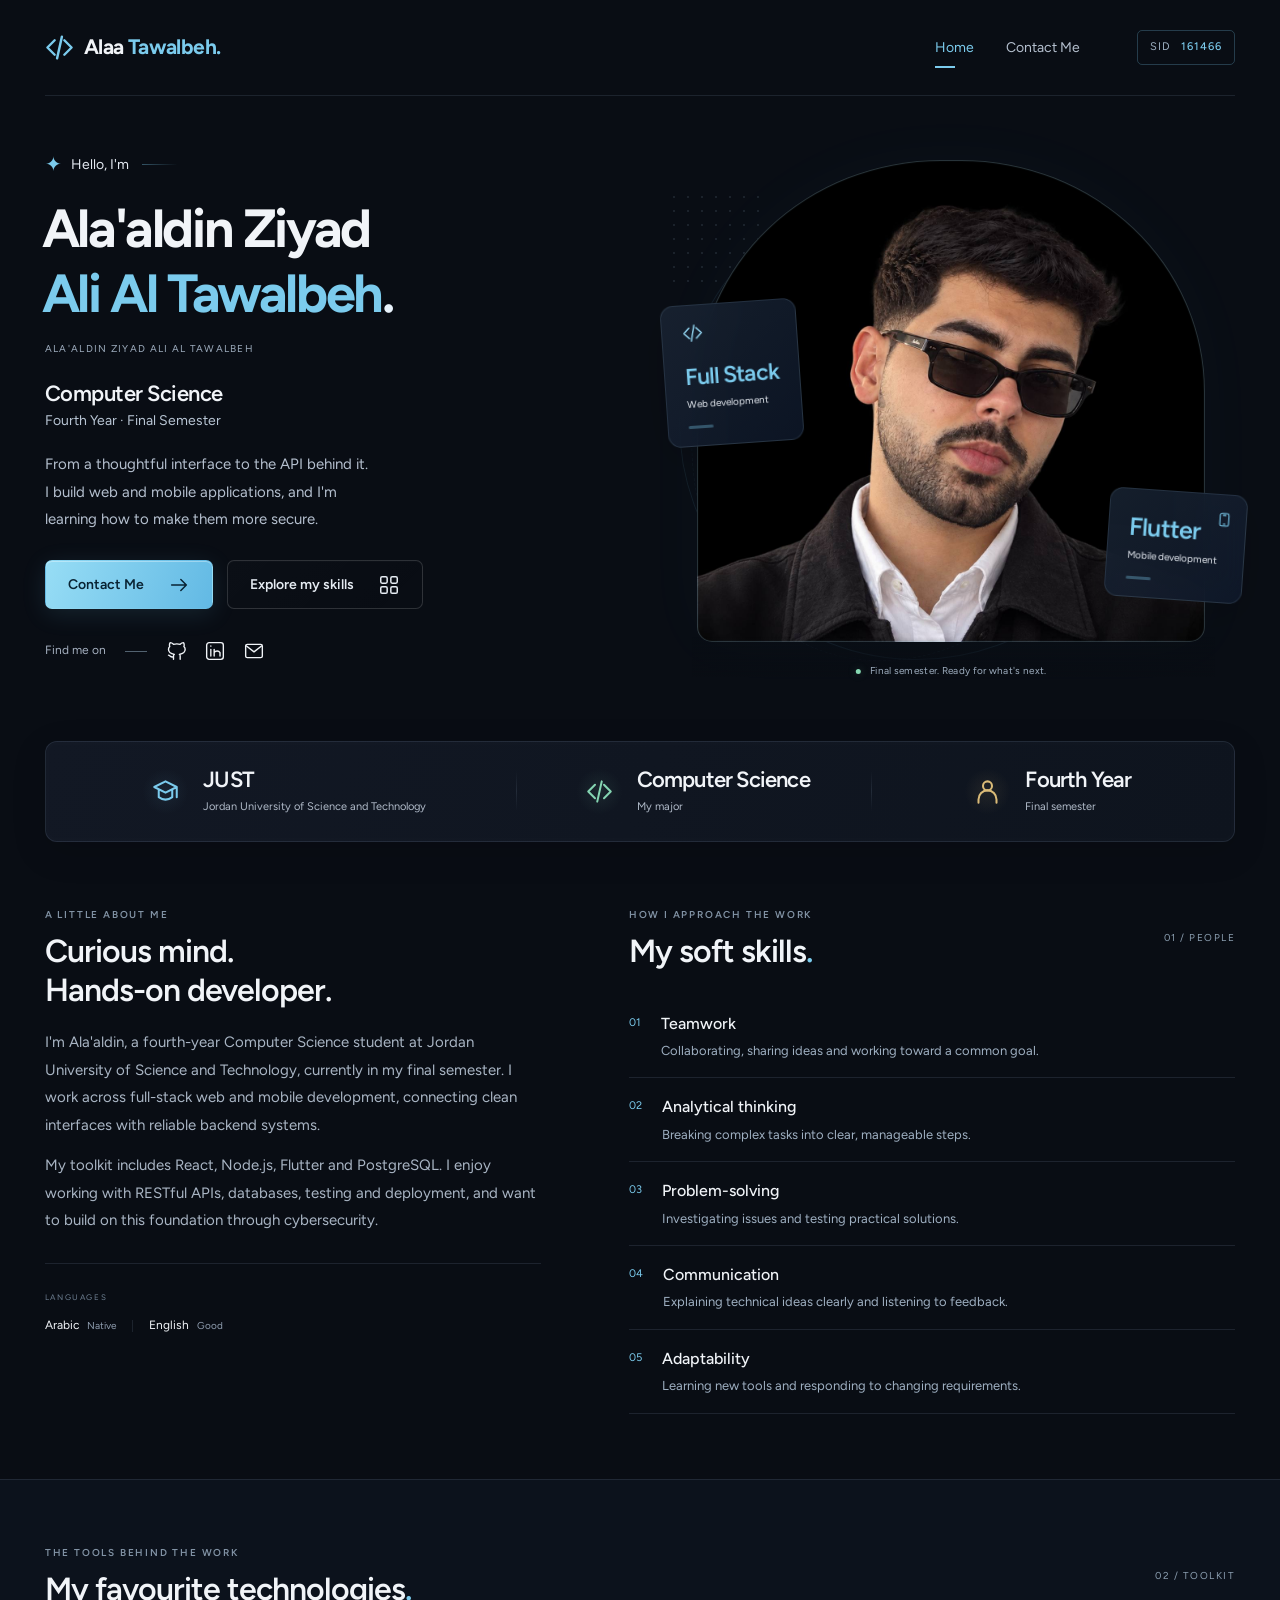
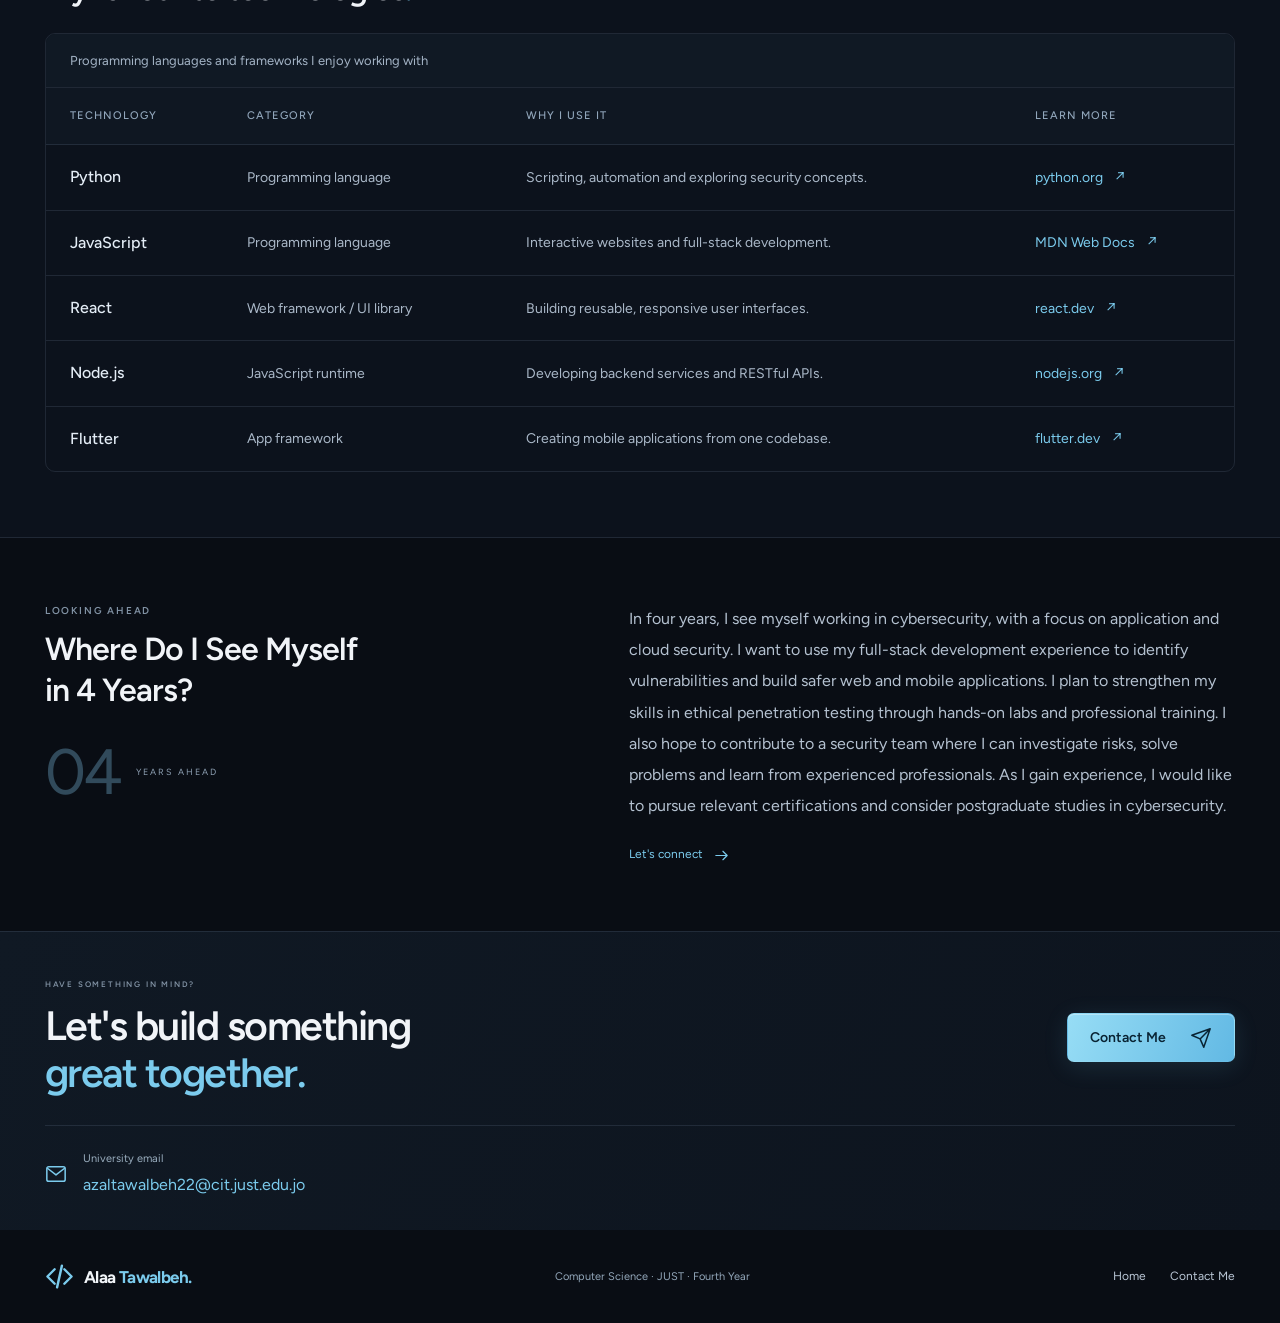
==== index.html @ a43e8f52 "feat: publish CIS341 academic portfolio with validated contact form" ====
<!DOCTYPE html>
<html lang="en">
<head>
  <meta charset="UTF-8">
  <meta name="viewport" content="width=device-width, initial-scale=1">
  <meta name="theme-color" content="#090d14">
  <meta name="description" content="Academic portfolio of ALA'ALDIN ZIYAD ALI AL TAWALBEH, SID 161466. Fourth-year Computer Science student at Jordan University of Science and Technology, in my final semester.">
  <title>161466 | ALA'ALDIN ZIYAD ALI AL TAWALBEH | Home</title>
  <link rel="icon" href="assets/favicon.svg" type="image/svg+xml">
  <link rel="preload" href="assets/figtree-400.ttf" as="font" type="font/ttf" crossorigin>
  <link rel="preload" href="assets/figtree-700.ttf" as="font" type="font/ttf" crossorigin>
  <link rel="stylesheet" href="styles.css">
  <link rel="stylesheet" href="course.css">
  <script src="app.js" defer></script>
</head>
<body>
  <svg class="icon-library" xmlns="http://www.w3.org/2000/svg" aria-hidden="true"><defs>
    <symbol id="i-code" viewBox="0 0 24 24"><path d="m8 6-6 6 6 6m8-12 6 6-6 6M14 3l-4 18"/></symbol>
    <symbol id="i-arrow" viewBox="0 0 24 24"><path d="M4 12h16m-6-6 6 6-6 6"/></symbol>
    <symbol id="i-up-right" viewBox="0 0 24 24"><path d="M6 18 18 6M6 6h12v12"/></symbol>
    <symbol id="i-download" viewBox="0 0 24 24"><path d="M12 3v12m-5-5 5 5 5-5M4 16v5h16v-5"/></symbol>
    <symbol id="i-grid" viewBox="0 0 24 24"><rect x="3" y="3" width="7" height="7" rx="1.5"/><rect x="14" y="3" width="7" height="7" rx="1.5"/><rect x="3" y="14" width="7" height="7" rx="1.5"/><rect x="14" y="14" width="7" height="7" rx="1.5"/></symbol>
    <symbol id="i-user" viewBox="0 0 24 24"><circle cx="12" cy="7" r="4"/><path d="M4 22v-3a8 8 0 0 1 16 0v3"/></symbol>
    <symbol id="i-mail" viewBox="0 0 24 24"><rect x="2" y="4" width="20" height="16" rx="2"/><path d="m3 6 9 7 9-7"/></symbol>
    <symbol id="i-phone" viewBox="0 0 24 24"><path d="m5 3 4 5-3 3a19 19 0 0 0 7 7l3-3 5 4c-2 7-8 3-13-2S-1 5 5 3Z"/></symbol>
    <symbol id="i-pin" viewBox="0 0 24 24"><path d="M20 10c0 6-8 12-8 12S4 16 4 10a8 8 0 1 1 16 0Z"/><circle cx="12" cy="10" r="2.5"/></symbol>
    <symbol id="i-briefcase" viewBox="0 0 24 24"><rect x="2" y="7" width="20" height="14" rx="2"/><path d="M8 7V3h8v4M2 12a24 24 0 0 0 20 0M12 11v5"/></symbol>
    <symbol id="i-cap" viewBox="0 0 24 24"><path d="m2 8 10-5 10 5-10 5L2 8Zm4 2v7c4 3 8 3 12 0v-7m4-2v9"/></symbol>
    <symbol id="i-check" viewBox="0 0 24 24"><circle cx="12" cy="12" r="9"/><path d="m7 12 3 3 7-7"/></symbol>
    <symbol id="i-stack" viewBox="0 0 24 24"><path d="m2 7 10-5 10 5-10 5L2 7Zm0 5 10 5 10-5M2 17l10 5 10-5"/></symbol>
    <symbol id="i-mobile" viewBox="0 0 24 24"><rect x="5" y="2" width="14" height="20" rx="3"/><path d="M10 5h4m-3 14h2"/></symbol>
    <symbol id="i-database" viewBox="0 0 24 24"><ellipse cx="12" cy="5" rx="9" ry="3"/><path d="M3 5v14c0 4 18 4 18 0V5M3 12c0 4 18 4 18 0"/></symbol>
    <symbol id="i-git" viewBox="0 0 24 24"><circle cx="7" cy="5" r="3"/><circle cx="17" cy="5" r="3"/><circle cx="7" cy="19" r="3"/><path d="M7 8v8m10-8c0 6-10 2-10 8"/></symbol>
    <symbol id="i-send" viewBox="0 0 24 24"><path d="m22 2-7 20-4-9L2 9 22 2ZM11 13 22 2"/></symbol>
    <symbol id="i-github" viewBox="0 0 24 24"><path d="M9 19c-4 1-4-2-6-2m14 5v-4c0-1-.4-2-1-2 4-.5 7-2 7-6a5 5 0 0 0-1.5-3.5A5 5 0 0 0 21 2s-2 0-4 2a14 14 0 0 0-8 0C7 2 5 2 5 2a5 5 0 0 0-.5 4.5A5 5 0 0 0 3 10c0 4 3 5.5 7 6-.6.5-1 1-1 2v4"/></symbol>
    <symbol id="i-linkedin" viewBox="0 0 24 24"><rect x="2" y="2" width="20" height="20" rx="3"/><path d="M7 10v8m0-12v.2M11 18v-8m0 4a4 4 0 0 1 7 0v4"/></symbol>
    <symbol id="i-bus" viewBox="0 0 24 24"><rect x="4" y="2" width="16" height="18" rx="4"/><path d="M4 11h16M7 20v2m10-2v2M8 6h8M7 16h1m8 0h1"/></symbol>
    <symbol id="i-swap" viewBox="0 0 24 24"><path d="M3 7h17m-5-5 5 5-5 5M21 17H4m5-5-5 5 5 5"/></symbol>
    <symbol id="i-headset" viewBox="0 0 24 24"><path d="M3 14v-3a9 9 0 0 1 18 0v3M21 17c0 4-3 5-7 5"/><rect x="1" y="10" width="5" height="8" rx="2"/><rect x="18" y="10" width="5" height="8" rx="2"/></symbol>
    <symbol id="i-file" viewBox="0 0 24 24"><path d="M14 2H4v20h16V8l-6-6Zm0 0v6h6M8 12h8m-8 4h5"/></symbol>
    <symbol id="i-bridge" viewBox="0 0 24 24"><path d="M3 21V3m18 18V3M3 6c6 12 12 12 18 0M1 18h22M8 14v4m8-4v4m-4-2v2"/></symbol>
  </defs></svg>
<a class="skip-link" href="#main">Skip to content</a>
<div class="site-shell">
<header class="site-header container">
    <a class="brand" href="index.html" aria-label="Alaa Tawalbeh home"><svg class="icon" aria-hidden="true"><use href="#i-code"/></svg><span>Alaa<span class="accent"> Tawalbeh</span><span class="brand-dot">.</span></span></a>
    <nav class="course-nav" aria-label="Main navigation"><a href="index.html" aria-current="page">Home</a><a href="contact.html" >Contact Me</a></nav>
    <span class="sid-tag">SID <strong>161466</strong></span>
  </header>
<main id="main">
<section class="hero container" aria-labelledby="hero-title">
  <div class="hero-copy">
    <div class="hello"><span class="wave" aria-hidden="true">✦</span> Hello, I'm <span class="hello-line"></span></div>
    <h1 id="hero-title">Ala'aldin Ziyad<br><span class="accent">Ali Al Tawalbeh<span class="name-dot">.</span></span></h1>
    <p class="full-name">ALA'ALDIN ZIYAD ALI AL TAWALBEH</p>
    <h2>Computer Science<span class="role-divider">/</span><span class="role-small">Fourth Year · Final Semester</span></h2>
    <p class="hero-description">From a thoughtful interface to the API behind it.<br class="desktop-break"> I build web and mobile applications, and I'm<br class="desktop-break"> learning how to make them more secure.</p>
    <div class="hero-actions"><a class="button button-primary" href="contact.html">Contact Me<svg class="icon" aria-hidden="true"><use href="#i-arrow"/></svg></a><a class="button button-outline" href="#toolkit">Explore my skills<svg class="icon" aria-hidden="true"><use href="#i-grid"/></svg></a></div>
    <div class="social-row"><span>Find me on</span><span class="social-line"></span><a href="https://github.com/3latw" target="_blank" rel="noopener noreferrer" aria-label="GitHub"><svg class="icon" aria-hidden="true"><use href="#i-github"/></svg></a><a href="https://www.linkedin.com/in/alaa-tawalbeh-1ab0b93b8" target="_blank" rel="noopener noreferrer" aria-label="LinkedIn"><svg class="icon" aria-hidden="true"><use href="#i-linkedin"/></svg></a><a href="mailto:azaltawalbeh22@cit.just.edu.jo" aria-label="Email my university address"><svg class="icon" aria-hidden="true"><use href="#i-mail"/></svg></a></div>
  </div>
  <div class="hero-visual" aria-label="Portrait of Ala'aldin Tawalbeh">
    <div class="dot-pattern" aria-hidden="true"></div><div class="orbit orbit-one" aria-hidden="true"></div><div class="orbit orbit-two" aria-hidden="true"></div>
    <div class="portrait-motion"><div class="portrait-frame"><img src="assets/alaa-portrait.jpg" width="1254" height="1254" alt="Ala'aldin Ziyad Ali Al Tawalbeh wearing a white shirt, dark jacket and sunglasses" fetchpriority="high"></div></div>
    <div class="float-card float-stack"><svg class="icon" aria-hidden="true"><use href="#i-code"/></svg><strong>Full Stack</strong><span>Web development</span><div class="mini-line"></div></div>
    <div class="float-card float-mobile"><span class="float-icon"><svg class="icon" aria-hidden="true"><use href="#i-mobile"/></svg></span><strong>Flutter</strong><span>Mobile development</span><div class="mini-line"></div></div>
    <p class="portrait-caption"><span class="status-dot"></span> Final semester. Ready for what's next.</p>
  </div>
</section>

<div class="container"><div class="highlights academic-highlights">
  <div class="highlight"><div class="stat-icon"><svg class="icon" aria-hidden="true"><use href="#i-cap"/></svg></div><div><strong>JUST</strong><span>Jordan University of Science and Technology</span></div></div>
  <div class="highlight"><div class="stat-icon green"><svg class="icon" aria-hidden="true"><use href="#i-code"/></svg></div><div><strong>Computer Science</strong><span>My major</span></div></div>
  <div class="highlight"><div class="stat-icon amber"><svg class="icon" aria-hidden="true"><use href="#i-user"/></svg></div><div><strong>Fourth Year</strong><span>Final semester</span></div></div>
</div></div>

<section class="container about-skills section-space" aria-labelledby="about-heading">
  <div class="about-block">
    <span class="eyebrow">A LITTLE ABOUT ME</span><h2 id="about-heading" class="section-title">Curious mind. <br>Hands-on developer.</h2>
    <p>I'm Ala'aldin, a fourth-year Computer Science student at Jordan University of Science and Technology, currently in my final semester. I work across full-stack web and mobile development, connecting clean interfaces with reliable backend systems.</p>
    <p>My toolkit includes React, Node.js, Flutter and PostgreSQL. I enjoy working with RESTful APIs, databases, testing and deployment, and want to build on this foundation through cybersecurity.</p>
    <div class="languages"><span>LANGUAGES</span><div>Arabic <small>Native</small><i></i> English <small>Good</small></div></div>
  </div>
  <div class="soft-skills">
    <div class="section-top"><div><span class="eyebrow">HOW I APPROACH THE WORK</span><h2 class="section-title">My soft skills<span class="accent">.</span></h2></div><span class="section-index">01 / PEOPLE</span></div>
    <ul class="soft-skill-list">
      <li><span class="soft-number">01</span><div><h3>Teamwork</h3><p>Collaborating, sharing ideas and working toward a common goal.</p></div></li>
      <li><span class="soft-number">02</span><div><h3>Analytical thinking</h3><p>Breaking complex tasks into clear, manageable steps.</p></div></li>
      <li><span class="soft-number">03</span><div><h3>Problem-solving</h3><p>Investigating issues and testing practical solutions.</p></div></li>
      <li><span class="soft-number">04</span><div><h3>Communication</h3><p>Explaining technical ideas clearly and listening to feedback.</p></div></li>
      <li><span class="soft-number">05</span><div><h3>Adaptability</h3><p>Learning new tools and responding to changing requirements.</p></div></li>
    </ul>
  </div>
</section>

<section id="toolkit" class="toolkit-section section-space" aria-labelledby="toolkit-heading"><div class="container">
  <div class="section-top"><div><span class="eyebrow">THE TOOLS BEHIND THE WORK</span><h2 id="toolkit-heading" class="section-title">My favourite technologies<span class="accent">.</span></h2></div><span class="section-index">02 / TOOLKIT</span></div>
  <div class="table-wrap"><table><caption>Programming languages and frameworks I enjoy working with</caption><thead><tr><th scope="col">Technology</th><th scope="col">Category</th><th scope="col">Why I use it</th><th scope="col">Learn more</th></tr></thead><tbody>
  <tr><th scope="row">Python</th><td>Programming language</td><td>Scripting, automation and exploring security concepts.</td><td><a href="https://www.python.org/" target="_blank" rel="noopener noreferrer" aria-label="Python official website">python.org <span aria-hidden="true">↗</span></a></td></tr>
  <tr><th scope="row">JavaScript</th><td>Programming language</td><td>Interactive websites and full-stack development.</td><td><a href="https://developer.mozilla.org/en-US/docs/Web/JavaScript" target="_blank" rel="noopener noreferrer" aria-label="JavaScript documentation">MDN Web Docs <span aria-hidden="true">↗</span></a></td></tr>
  <tr><th scope="row">React</th><td>Web framework / UI library</td><td>Building reusable, responsive user interfaces.</td><td><a href="https://react.dev/" target="_blank" rel="noopener noreferrer" aria-label="React official website">react.dev <span aria-hidden="true">↗</span></a></td></tr>
  <tr><th scope="row">Node.js</th><td>JavaScript runtime</td><td>Developing backend services and RESTful APIs.</td><td><a href="https://nodejs.org/" target="_blank" rel="noopener noreferrer" aria-label="Node.js official website">nodejs.org <span aria-hidden="true">↗</span></a></td></tr>
  <tr><th scope="row">Flutter</th><td>App framework</td><td>Creating mobile applications from one codebase.</td><td><a href="https://flutter.dev/" target="_blank" rel="noopener noreferrer" aria-label="Flutter official website">flutter.dev <span aria-hidden="true">↗</span></a></td></tr>
  </tbody></table></div>
</div></section>

<section class="container future-section section-space" aria-labelledby="future-heading">
  <div><span class="eyebrow">LOOKING AHEAD</span><h2 id="future-heading" class="section-title">Where Do I See Myself <br>in 4 Years?</h2><span class="future-mark" aria-hidden="true">04<span>YEARS AHEAD</span></span></div>
  <div class="future-copy"><p>In four years, I see myself working in cybersecurity, with a focus on application and cloud security. I want to use my full-stack development experience to identify vulnerabilities and build safer web and mobile applications. I plan to strengthen my skills in ethical penetration testing through hands-on labs and professional training. I also hope to contribute to a security team where I can investigate risks, solve problems and learn from experienced professionals. As I gain experience, I would like to pursue relevant certifications and consider postgraduate studies in cybersecurity.</p><a class="text-link" href="mailto:azaltawalbeh22@cit.just.edu.jo">Let's connect<svg class="icon" aria-hidden="true"><use href="#i-arrow"/></svg></a></div>
</section>

<section class="contact-section"><div class="container"><div class="contact-intro"><div><span class="eyebrow">HAVE SOMETHING IN MIND?</span><h2>Let's build something<br><span class="accent">great together.</span></h2></div><a class="button button-primary" href="contact.html">Contact Me<svg class="icon" aria-hidden="true"><use href="#i-send"/></svg></a></div><div class="university-email"><svg class="icon" aria-hidden="true"><use href="#i-mail"/></svg><div><span>University email</span><a href="mailto:azaltawalbeh22@cit.just.edu.jo">azaltawalbeh22@cit.just.edu.jo</a></div></div></div></section>
</main>
<footer class="container course-footer"><a class="brand" href="index.html"><svg class="icon" aria-hidden="true"><use href="#i-code"/></svg><span>Alaa<span class="accent"> Tawalbeh.</span></span></a><p>Computer Science · JUST · Fourth Year</p><nav aria-label="Footer navigation"><a href="index.html">Home</a><a href="contact.html">Contact Me</a></nav></footer>
</div>
</body>
</html>
---- styles.css ----
@font-face{font-family:Figtree;src:url('assets/figtree-400.ttf') format('truetype');font-weight:400;font-display:swap}@font-face{font-family:Figtree;src:url('assets/figtree-500.ttf') format('truetype');font-weight:500;font-display:swap}@font-face{font-family:Figtree;src:url('assets/figtree-600.ttf') format('truetype');font-weight:600;font-display:swap}@font-face{font-family:Figtree;src:url('assets/figtree-700.ttf') format('truetype');font-weight:700;font-display:swap}@font-face{font-family:Figtree;src:url('assets/figtree-800.ttf') format('truetype');font-weight:800;font-display:swap}
:root{--bg:#090d14;--panel:#0f1520;--text:#f1f4f8;--muted:#9da7b7;--blue:#7bcbed;--line:rgba(169,196,225,.12);--font:Figtree,'Segoe UI',sans-serif;color-scheme:dark}*{box-sizing:border-box}html{scroll-behavior:smooth;scroll-padding-top:30px}body{margin:0;background:#e9eef2;color:var(--text);font-family:var(--font);font-size:15px;line-height:1.65;-webkit-font-smoothing:antialiased}button,a{-webkit-tap-highlight-color:transparent}a{color:inherit;text-decoration:none}button{font:inherit}a,button{touch-action:manipulation}a:focus-visible,button:focus-visible{outline:2px solid var(--blue);outline-offset:5px}button{cursor:pointer}::selection{color:#090d14;background:var(--blue)}.site-shell{max-width:1540px;margin:14px auto;background:var(--bg);border:1px solid #1c2430;border-radius:20px;overflow:hidden;box-shadow:0 8px 50px #182b4319}.container{width:calc(100% - 120px);max-width:1160px;margin-inline:auto}.icon-library{position:absolute;width:0;height:0;overflow:hidden}.icon{height:22px;width:22px;flex-shrink:0;fill:none;stroke:currentColor;stroke-width:1.65;stroke-linecap:round;stroke-linejoin:round}.accent{color:var(--blue)}.site-header{height:100px;display:flex;align-items:center;justify-content:space-between;gap:25px;position:relative;z-index:5}.brand{display:flex;align-items:center;gap:10px;font-size:21px;font-weight:700;white-space:nowrap;letter-spacing:-.6px}.brand .icon{color:var(--blue);width:29px;height:29px;stroke-width:2}.brand-dot{color:var(--blue)}.desktop-nav{display:flex;gap:27px;margin-left:auto;margin-right:auto;align-items:center}.desktop-nav a{position:relative;font-size:13px;font-weight:500;color:#dce2eb;transition:color .2s;padding-block:12px}.desktop-nav a:hover,.desktop-nav .active{color:var(--blue)}.desktop-nav .active:after{content:'';position:absolute;bottom:2px;width:4px;height:4px;border-radius:50%;background:var(--blue);left:50%;transform:translateX(-50%);box-shadow:0 0 12px #7bcbed66}.button{display:inline-flex;align-items:center;justify-content:center;gap:24px;min-height:49px;padding:12px 22px;border:1px solid transparent;border-radius:7px;font-weight:600;font-size:14px;white-space:nowrap;transition:transform .25s,box-shadow .25s,background .25s,border-color .25s}.button:hover{transform:translateY(-3px)}.button-primary{background:linear-gradient(110deg,#97ddf5,#62b9e4);color:#092333;box-shadow:0 5px 24px #72c8ed20,inset 0 1px 0 #ffffff55}.button-primary:hover{box-shadow:0 8px 30px #72c8ed40}.button-outline{background:linear-gradient(135deg,#ffffff03,#ffffff00);border-color:#ffffff26;color:#e5ebf2;box-shadow:inset 0 1px 0 #ffffff04}.button-outline:hover{border-color:var(--blue);background:#7bcbed09}.button-small{font-size:12px;min-height:39px;gap:12px;padding:9px 15px}.button-small .icon{height:16px;width:16px}.header-cv{border-color:#7bcbed55}.menu-toggle,.mobile-nav{display:none}.hero{display:grid;grid-template-columns:1.04fr 1fr;gap:20px;align-items:center;padding-top:45px;padding-bottom:38px;min-height:575px;position:relative}.hero-copy{z-index:2;padding-bottom:18px}.hello{display:flex;align-items:center;gap:9px;font-size:14px;margin-bottom:18px;color:#e4eaf2}.wave{color:var(--blue);font-size:20px}.hello-line{height:1px;width:36px;margin-left:4px;background:linear-gradient(90deg,#7bcbed60,transparent)}h1,h2,h3,p{margin:0}h1{font-size:clamp(48px,5.65vw,76px);font-weight:700;letter-spacing:-3.8px;line-height:1.02;margin-left:-3px}.name-dot{color:#e9f3fc}h1 .accent{display:inline-block;padding-top:6px}.hero h2{font-size:21px;font-weight:600;letter-spacing:-.5px;margin-top:19px;display:flex;align-items:center;flex-wrap:wrap;column-gap:11px}.role-divider{font-weight:400;font-size:19px;color:#425364}.role-small{font-size:15px;font-weight:400;letter-spacing:0;color:#b8c5d4}.hero-description{font-size:15px;line-height:1.85;color:#b4bfce;margin-top:20px}.hero-actions{display:flex;gap:14px;margin-top:26px}.social-row{display:flex;gap:19px;align-items:center;margin-top:30px}.social-row>span:first-child{color:#a4afbf;font-size:12px}.social-line{width:22px;height:1px;background:#526270}.social-row a{height:24px;display:flex;align-items:center;transition:color .2s,transform .2s}.social-row a:hover{color:var(--blue);transform:translateY(-2px)}.social-row .icon{width:20px;height:20px}.hero-visual{position:relative;height:500px;perspective:1000px;isolation:isolate}.portrait-motion{position:absolute;inset:0 30px 0 38px;will-change:transform;transition:transform .24s ease-out;z-index:1}.portrait-frame{height:100%;overflow:hidden;border-radius:48% 48% 15px 15px;background:#7bcbed;box-shadow:0 0 70px #7bcbed07}.portrait-frame video{display:block;width:100%;height:100%;object-fit:cover;object-position:50% 13%;transform:scale(1.015)}.portrait-frame:after{content:'';position:absolute;inset:0;border-radius:48% 48% 15px 15px;box-shadow:inset 0 0 1px 1px #aee5ff40;pointer-events:none}.hero-visual:after{content:'';position:absolute;left:25px;right:20px;bottom:-7px;height:40px;background:linear-gradient(transparent,var(--bg));z-index:3;pointer-events:none}.dot-pattern{position:absolute;top:30px;left:0;width:104px;height:104px;background:radial-gradient(circle,#8198ac55 1.3px,transparent 1.5px);background-size:14px 14px;opacity:.45}.orbit{position:absolute;border:1px solid #7bcbed15;border-radius:50%;pointer-events:none}.orbit-one{width:475px;height:475px;left:12px;top:25px;transform:rotate(-20deg)}.orbit-two{width:420px;height:510px;left:30px;top:-4px;transform:rotate(20deg);border-style:dashed;opacity:.5}.float-card{position:absolute;padding:17px 20px;border:1px solid #badff320;border-radius:13px;background:linear-gradient(135deg,#182332dd,#0e182ad9);backdrop-filter:blur(16px);z-index:4;box-shadow:0 12px 40px #0003;animation:float 6s ease-in-out infinite}.float-card strong{display:block;font-size:23px;font-weight:600;letter-spacing:-.8px;line-height:1.3;color:var(--blue);margin-top:11px}.float-card>span:not(.float-icon){font-size:10px;display:block;color:#e1e6ed;white-space:nowrap;margin-top:4px}.float-stack{top:159px;left:-3px;transform:rotate(-4deg)}.float-stack>.icon{height:21px;width:21px;color:#8ecfeb}.mini-line{height:3px;width:25px;margin-top:13px;border-radius:8px;background:#7bcbed55}.float-mobile{top:304px;right:-10px;animation-delay:-3s;transform:rotate(4deg)}.float-mobile strong{font-size:25px;margin-top:4px}.float-icon{position:absolute;right:14px;top:15px;color:var(--blue)}.float-icon .icon{height:15px;width:15px}.float-mobile{padding-right:26px}.portrait-caption{position:absolute;bottom:-24px;left:50%;transform:translateX(-50%);display:flex;align-items:center;gap:8px;z-index:4;font-size:10px;letter-spacing:.3px;color:#8f9ead;white-space:nowrap}.cursor-symbol{color:var(--blue);font-size:18px}.video-toggle{position:absolute;bottom:12px;right:41px;border:1px solid #e9f8ff50;background:#14232c88;color:white;backdrop-filter:blur(10px);border-radius:50%;width:29px;height:29px;font-size:13px;padding:0;z-index:4;display:grid;place-items:center}.highlights{display:grid;grid-template-columns:repeat(4,1fr);padding:25px 8px;background:linear-gradient(115deg,#121824,#0e141e);border:1px solid var(--line);border-radius:12px;box-shadow:inset 0 0 0 3px #ffffff01,0 10px 35px #0002}.highlight{display:flex;align-items:center;justify-content:center;gap:15px;padding-inline:20px;position:relative}.highlight+.highlight:before{content:'';position:absolute;left:0;height:40px;width:1px;background:linear-gradient(transparent,var(--line),transparent)}.stat-icon{display:grid;place-items:center;height:45px;width:45px;flex-shrink:0;background:radial-gradient(circle,#7bcbed13,transparent 72%);color:var(--blue)}.stat-icon .icon{width:27px;height:27px;stroke-width:1.8}.stat-icon.green{color:#85d5b2;background:radial-gradient(circle,#85d5b217,transparent 72%)}.stat-icon.amber{color:#dabb78;background:radial-gradient(circle,#dabb7817,transparent 72%)}.stat-icon.rose{color:#df9bb6;background:radial-gradient(circle,#df9bb617,transparent 72%)}.highlight strong{font-size:25px;font-weight:600;display:block;line-height:1.2;letter-spacing:-.8px}.highlight>div>span{font-size:10px;color:#b0bac8;display:block;margin-top:4px;white-space:nowrap}.stat-plus{font-size:17px;color:var(--blue);margin-left:2px}.section-space{padding-block:65px}.about-skills{display:grid;grid-template-columns:.77fr 1.5fr;gap:68px}.eyebrow{display:block;color:#8293a5;font-size:9px;letter-spacing:1.9px;font-weight:600;margin-bottom:9px}.section-title{font-size:29px;letter-spacing:-1px;line-height:1.2;font-weight:600}.about-block p{font-size:13px;color:#a9b5c4;line-height:1.85;margin-top:20px}.about-block p+p{margin-top:12px}.about-note{display:flex;align-items:center;gap:8px;font-size:10px;color:#bdc8d5;margin:20px 0 20px}.status-dot{display:inline-block;flex-shrink:0;height:5px;width:5px;border-radius:50%;background:#86d9b2;box-shadow:0 0 9px #86d9b244}.languages{border-top:1px solid var(--line);margin-top:28px;padding-top:19px}.languages>span{color:#6f8093;font-size:8px;letter-spacing:1.6px}.languages>div{font-size:12px;margin-top:8px;display:flex;align-items:center;gap:8px}.languages small{color:#8f9daf;font-size:10px}.languages i{height:12px;width:1px;background:var(--line);margin-inline:8px}.section-top{display:flex;justify-content:space-between;align-items:center;gap:20px;margin-bottom:24px}.section-index{color:#526174;font-size:8px;letter-spacing:1.5px;white-space:nowrap}.featured-skills{display:grid;grid-template-columns:1fr 1fr;gap:23px 30px;padding-bottom:25px;border-bottom:1px solid var(--line);margin-top:28px}.featured-skill{display:flex;align-items:center;gap:10px}.tech-symbol{font-size:24px;line-height:1;width:23px;height:25px;display:grid;place-items:center;font-weight:700}.tech-symbol.react{font-size:29px;color:#7bcbed}.tech-symbol.flutter{font-style:italic;font-size:25px;color:#58b9e9}.tech-symbol.node{font-size:11px;width:23px;height:23px;border:1px solid #8bc771;color:#8bc771;border-radius:7px}.tech-symbol.postgres{font-size:15px;background:#72b9e419;color:#8bccec;border-radius:6px}.featured-skill>div{flex:1}.featured-skill strong{font-size:11px;font-weight:500;display:block;line-height:1.2}.skill-track{height:4px;background:#243141;display:block;border-radius:9px;margin-top:8px;overflow:hidden}.skill-track i{width:100%;height:100%;display:block;background:linear-gradient(90deg,#4683a6,#90d9f4);transform-origin:left;animation:fill-in 1.5s both;border-radius:9px}.skill-label{color:#8696a7;font-size:8px;margin-top:17px}.skill-groups{display:grid;grid-template-columns:1fr 1fr;gap:17px 25px;margin-top:23px}.skill-group h3{font-size:10px;font-weight:600;color:#cbd5e1;display:flex;align-items:center;gap:7px;margin-bottom:7px}.skill-group h3 .icon{height:12px;width:12px;color:#7bb8d2}.skill-tags{display:flex;flex-wrap:wrap;gap:4px}.skill-tag{font-size:9px;padding:3px 7px;border:1px solid #9ab5cf15;border-radius:4px;color:#95a5b6;background:#ffffff02;transition:color .2s,border-color .2s}.skill-tag:hover{color:var(--blue);border-color:#7bcbed55}.projects-section{background:linear-gradient(180deg,#080c13,#0b1018);border-block:1px solid #ffffff03}.projects-section .section-top{margin-bottom:27px}.text-link{display:flex;align-items:center;gap:10px;color:var(--blue);font-size:12px}.text-link .icon{width:17px;height:17px;transition:transform .2s}.text-link:hover .icon{transform:translate(2px,-2px)}.project-grid{display:grid;grid-template-columns:repeat(5,1fr);gap:17px}.project-card{border:1px solid var(--line);border-radius:9px;overflow:hidden;background:#0e141e;transition:transform .3s,border-color .3s,box-shadow .3s}.project-card:hover{transform:translateY(-7px);border-color:#7bcbed55;box-shadow:0 15px 30px #0003}.project-visual{height:144px;position:relative;overflow:hidden;display:grid;place-items:center;background:radial-gradient(ellipse at 50% 130%,#7bcbed20,transparent 75%),linear-gradient(140deg,#151e2b,#0c131e)}.project-visual:before{content:'';position:absolute;inset:0;background-image:linear-gradient(#a9dfff06 1px,transparent 1px),linear-gradient(90deg,#a9dfff06 1px,transparent 1px);background-size:24px 24px;mask-image:radial-gradient(ellipse,black,transparent)}.project-number{position:absolute;top:11px;left:13px;color:#617c91;font-size:8px;letter-spacing:1px}.project-orbit{position:absolute;width:96px;height:96px;border:1px solid #7bcbed13;border-radius:50%;box-shadow:0 0 0 15px #7bcbed03,0 0 0 30px #7bcbed02;transition:transform .6s}.project-card:hover .project-orbit{transform:scale(1.2)}.project-icon{width:35px;height:35px;fill:none;stroke:#90cde6;stroke-width:1.1;stroke-linecap:round;stroke-linejoin:round;transition:transform .3s}.project-card:hover .project-icon{transform:scale(1.12)}.visual-plus{position:absolute;right:12px;bottom:9px;font-size:16px;font-weight:400;color:#6f9eb7}.project-info{padding:18px 16px 19px;border-top:1px solid #a1c3df0a}.project-info h3{font-size:15px;font-weight:600;letter-spacing:-.25px}.coming{color:#8b9eaf;font-size:10px;display:flex;gap:7px;align-items:center;margin-top:7px}.coming i{width:4px;height:4px;background:#7bcbed;border-radius:50%;opacity:.6}.journey{display:grid;grid-template-columns:1.25fr 1fr;gap:65px}.section-icon{color:#6e98b2;opacity:.7}.timeline{padding-left:17px}.timeline-item{position:relative;padding:0 0 26px 23px;border-left:1px solid #7bcbed26}.timeline-item:last-child{padding-bottom:0}.timeline-dot{width:7px;height:7px;position:absolute;left:-4px;top:6px;border:1.5px solid #7bcbed;background:var(--bg);border-radius:50%;box-shadow:0 0 0 4px #7bcbed08}.timeline-date{font-size:8px;letter-spacing:1.4px;color:#7792a6;margin-bottom:6px}.timeline-item h3{font-size:15px;line-height:1.5;font-weight:600;letter-spacing:-.2px}.company{display:block;font-size:11px;color:#92bdd3;margin-top:3px}.company>span{margin-left:4px}.timeline-item p{color:#8d9daf;font-size:11px;line-height:1.8;margin-top:10px;max-width:370px}.education-card{padding:24px 27px;border:1px solid var(--line);border-radius:10px;background:radial-gradient(ellipse at 95% 0,#7bcbed07,transparent 65%),#0e141e}.education-top{display:flex;align-items:center;justify-content:space-between;margin-bottom:17px}.education-icon{width:36px;height:36px;display:grid;place-items:center;border:1px solid #7bcbed26;border-radius:8px;background:#7bcbed08;color:var(--blue)}.year-tag{font-size:8px;letter-spacing:1px;border:1px solid #7bcbed22;color:#a0bacd;border-radius:4px;padding:4px 8px}.education-card h3{font-size:21px;font-weight:500;letter-spacing:-.5px}.education-card p{font-size:12px;line-height:1.6;color:#9badbf;margin-top:5px}.education-footer{border-top:1px solid var(--line);padding-top:15px;margin-top:20px;display:flex;align-items:center;justify-content:space-between;color:#6d8ba1;font-size:10px;letter-spacing:1.5px}.degree-status{display:flex;gap:7px;align-items:center;color:#9eacbb;letter-spacing:0;font-size:10px}.next-step{display:flex;gap:14px;align-items:center;padding:18px 7px 0}.next-step>.icon{color:var(--blue);height:24px;width:24px}.next-step p{font-size:10px;color:#6f8397;line-height:1.7}.next-step strong{font-weight:400;font-size:12px;color:#b8c8d9}.next-step .next-arrow{margin-left:auto;width:19px;height:19px;color:#647c91}.contact-section{background:linear-gradient(120deg,#101924,#0d141e);border-top:1px solid var(--line);padding-block:46px 32px}.contact-intro{display:flex;align-items:center;justify-content:space-between;gap:30px}.contact-intro h2{font-size:41px;line-height:1.14;letter-spacing:-1.5px;font-weight:600}.contact-intro .eyebrow{font-size:8px;margin-bottom:12px}.contact-details{display:grid;grid-template-columns:1.2fr 1fr 1fr;margin-top:33px;border-top:1px solid var(--line);padding-top:25px;gap:30px}.contact-item{display:flex;align-items:center;gap:13px}.contact-item>.icon{color:#83b7d0;height:21px;width:21px}.contact-item>div{display:flex;flex-direction:column;gap:4px}.contact-item>div>span{font-size:9px;color:#8098ad}.contact-item strong{font-size:12px;font-weight:400;white-space:nowrap}.contact-arrow{margin-left:auto;color:#465f75;font-size:17px;transition:color .2s}.contact-item:hover .contact-arrow{color:var(--blue)}.contact-item+.contact-item{border-left:1px solid var(--line);padding-left:30px}.site-footer{display:flex;align-items:center;justify-content:space-between;padding-block:27px;gap:30px}.site-footer .brand{font-size:17px}.site-footer .brand .icon{width:24px;height:24px}.site-footer p{color:#607487;font-size:9px;padding-left:34px;margin-top:5px}.site-footer nav{display:flex;gap:28px}.site-footer nav a{font-size:10px;color:#93a3b3;transition:color .2s}.site-footer nav a:hover{color:var(--blue)}.back-top{height:35px;width:35px;border:1px solid #b1cadb26;border-radius:50%;display:grid;place-items:center;font-size:18px;color:#a4b4c4;transition:background .2s}.back-top:hover{background:#7bcbed10;color:var(--blue)}.cursor-glow{position:fixed;width:370px;height:370px;border-radius:50%;pointer-events:none;background:radial-gradient(circle,#7bcbed04,transparent 65%);transform:translate(-50%,-50%);z-index:0;display:none}.skip-link{position:fixed;top:-80px;left:15px;background:var(--blue);color:#0b1823;padding:10px 20px;z-index:99;border-radius:5px}.skip-link:focus{top:15px}.reveal{opacity:1}.js-motion .reveal{opacity:0;transform:translateY(18px);transition:opacity .7s ease,transform .7s ease}.js-motion .reveal.visible{opacity:1;transform:translateY(0)}.js-motion .project-card.reveal.visible:hover{transform:translateY(-7px)}#about,#skills,#experience,#projects,#contact{scroll-margin-top:25px}@keyframes float{0%,100%{translate:0 0}50%{translate:0 -10px}}@keyframes fill-in{from{transform:scaleX(0)}to{transform:scaleX(1)}}
@media(min-width:1550px){.site-shell{margin-block:20px}.hero{padding-top:55px;padding-bottom:50px}.hero-visual{height:525px}.portrait-motion{inset-inline:30px}.hero h1{font-size:78px}}
@media(max-width:1150px){.container{width:calc(100% - 80px)}.desktop-nav{gap:18px}.brand{font-size:19px}.hero{gap:10px}.hero-visual{height:460px}.portrait-motion{inset-inline:25px}.float-stack{left:-3px}.float-mobile{right:-9px}.hero h2{row-gap:2px;font-size:19px}.role-small{font-size:13px}.role-divider{display:none}.hero h2 .role-small{flex-basis:100%}.orbit-one{width:400px;height:400px;left:0;top:30px}.orbit-two{width:360px;height:450px;left:10px}.float-card{padding:13px 16px}.float-card strong{font-size:21px}.highlight{padding-inline:13px;gap:9px}.highlight strong{font-size:22px}.about-skills{gap:40px;grid-template-columns:.75fr 1.35fr}.featured-skills{gap:20px}.skill-groups{gap:17px}.project-grid{gap:12px}.project-info{padding-inline:12px}.journey{gap:45px}}
@media(max-width:900px){.container{width:calc(100% - 60px)}.desktop-nav{gap:15px}.desktop-nav a{font-size:11px}.header-cv{font-size:10px;gap:8px;padding-inline:10px}.brand{font-size:17px;gap:7px}.brand .icon{height:25px;width:25px}.site-header{gap:14px;height:85px}.hero{padding-top:30px;min-height:510px}.hero-visual{height:410px}.hero h1{font-size:57px;letter-spacing:-2.8px}.hero-description{font-size:13px}.hero .button{font-size:12px;gap:15px;padding-inline:17px}.float-card strong{font-size:18px}.float-card>span:not(.float-icon){font-size:8px}.float-stack{top:130px;left:0}.float-mobile{top:270px;right:-4px}.float-card{padding:12px 14px}.orbit-one{width:340px;height:340px}.orbit-two{width:310px;height:400px}.highlights{padding:22px 6px}.highlight{gap:6px;padding-inline:9px}.highlight strong{font-size:19px}.stat-icon{width:30px}.stat-icon .icon{width:23px;height:23px}.highlight>div>span{font-size:8px}.about-skills{grid-template-columns:.8fr 1.2fr;gap:30px}.section-title{font-size:25px}.section-index{display:none}.skill-groups{grid-template-columns:1fr;gap:12px}.skill-group h3{font-size:10px}.skill-tags{gap:5px}.featured-skills{column-gap:15px}.skill-label{display:none}.about-block p{font-size:12px}.skill-tag{font-size:9px}.project-grid{grid-template-columns:repeat(3,1fr)}.project-card:nth-last-child(-n+2){grid-column:auto}.project-visual{height:145px}.project-info h3{font-size:16px}.journey{gap:35px}.timeline-item h3{font-size:14px}.education-card{padding:20px}.education-card h3{font-size:18px}.contact-details{gap:18px}.contact-item+.contact-item{padding-left:18px}.contact-item{gap:9px}.contact-item strong{font-size:10px}.contact-item>.icon{width:18px;height:18px}.site-footer nav{gap:20px}.contact-intro h2{font-size:36px}}
@media(max-width:760px){body{background:var(--bg)}.site-shell{margin:0;border-radius:0;border:0;box-shadow:none}.container{width:calc(100% - 40px)}.site-header{height:80px;gap:15px}.brand{font-size:19px}.brand .icon{height:26px;width:26px}.desktop-nav{display:none}.header-cv{margin-left:auto;font-size:10px;padding:8px 10px;min-height:34px}.header-cv .icon{height:13px;width:13px}.menu-toggle{display:flex;flex-direction:column;justify-content:center;gap:5px;width:27px;height:35px;padding:3px;background:transparent;border:0;color:white}.menu-toggle span{width:21px;height:1.5px;background:#d5e7f4;transition:transform .2s}.menu-toggle[aria-expanded=true] span:first-child{transform:translateY(3.25px) rotate(45deg)}.menu-toggle[aria-expanded=true] span:last-child{transform:translateY(-3.25px) rotate(-45deg)}.mobile-nav:not([hidden]){display:flex;position:absolute;top:70px;left:0;right:0;background:#121d2bf5;border:1px solid #abc8df26;box-shadow:0 15px 30px #0005;border-radius:10px;flex-direction:column;gap:2px;padding:10px;backdrop-filter:blur(20px)}.mobile-nav a{padding:10px 15px;border-radius:5px;color:#c6d7e6;font-size:13px}.mobile-nav a:hover{background:#7bcbed10;color:var(--blue)}.hero{grid-template-columns:1fr;padding-top:22px;padding-bottom:40px;gap:28px}.hero-copy{padding-bottom:0}.hello{margin-bottom:16px;font-size:13px}.hero h1{font-size:clamp(53px,13vw,76px);letter-spacing:-3px;line-height:1.02}.hero h2{font-size:21px;margin-top:20px}.hero h2 .role-small{flex-basis:auto;font-size:13px}.role-divider{display:inline;font-size:16px}.hero-description{font-size:13px;margin-top:15px;line-height:1.85}.hero-actions{margin-top:22px;gap:12px}.hero .button{min-height:45px;font-size:12px;padding-inline:20px;gap:20px}.social-row{margin-top:24px;gap:18px}.hero-visual{height:450px;width:min(100%,390px);margin-inline:auto;margin-top:8px}.portrait-motion{inset-inline:30px 25px}.portrait-frame{border-radius:47% 47% 12px 12px}.portrait-frame:after{border-radius:47% 47% 12px 12px}.dot-pattern{top:26px;left:0}.float-stack{top:149px;left:0}.float-mobile{top:292px;right:-1px}.float-card{padding:13px 16px}.float-card strong{font-size:22px}.float-card>span:not(.float-icon){font-size:9px}.orbit-one{width:355px;height:355px;top:40px;left:0}.orbit-two{width:320px;height:430px;top:4px;left:20px}.portrait-caption{bottom:-23px;font-size:9px}.video-toggle{right:35px}.highlights{grid-template-columns:1fr 1fr;padding:6px 10px;border-radius:10px;row-gap:0}.highlight{justify-content:flex-start;padding:20px 10px;gap:11px}.highlight strong{font-size:21px}.highlight>div>span{font-size:8px}.stat-icon{width:32px;height:35px}.highlight:nth-child(3),.highlight:nth-child(4){border-top:1px solid var(--line)}.highlight:nth-child(3):before{display:none}.section-space{padding-block:45px}.about-skills{grid-template-columns:1fr;gap:42px}.section-title{font-size:29px}.about-block .section-title br{display:none}.about-block p{font-size:13px}.about-note{font-size:10px;margin-block:18px}.languages{margin-top:23px;padding-top:14px}.skills-block{border-top:1px solid var(--line);padding-top:33px}.section-top{margin-bottom:23px}.section-index{display:inline;font-size:7px}.featured-skills{gap:22px 28px;margin-top:22px}.skill-groups{grid-template-columns:1fr 1fr;gap:20px 18px}.skill-group h3{font-size:9px}.skill-tag{font-size:9px;padding:3px 6px}.project-grid{grid-template-columns:1fr 1fr;gap:13px}.project-visual{height:140px}.project-card:last-child{grid-column:1/-1;display:grid;grid-template-columns:1fr 1fr}.project-card:last-child .project-info{align-self:center;border:0}.project-card:last-child .project-visual{height:125px}.project-info{padding:15px 14px}.project-info h3{font-size:15px}.coming{font-size:9px}.projects-section .text-link{font-size:10px;gap:5px}.projects-section .section-title{font-size:26px}.projects-section .eyebrow{font-size:8px;letter-spacing:1.4px}.journey{grid-template-columns:1fr;gap:38px}.timeline-item h3{font-size:15px}.timeline-date{font-size:9px}.timeline-item p{font-size:12px;max-width:none}.company{font-size:12px}.timeline-item{padding-bottom:28px}.education-card{padding:23px 25px}.education-card h3{font-size:23px}.education-card p{font-size:13px}.next-step p{font-size:11px}.next-step strong{font-size:13px}.contact-section{padding-block:35px 25px}.contact-intro{align-items:flex-start;flex-direction:column;gap:23px}.contact-intro h2{font-size:37px}.contact-intro .button{font-size:12px;min-height:44px;padding:10px 20px;gap:28px}.contact-details{grid-template-columns:1fr;gap:0;margin-top:26px;padding-top:6px}.contact-item{padding-block:15px;gap:14px}.contact-item+.contact-item{border-left:0;border-top:1px solid var(--line);padding-left:0}.contact-item strong{font-size:13px}.contact-item>div>span{font-size:10px}.contact-item>.icon{height:21px;width:21px}.contact-arrow{margin-right:5px}.site-footer{padding-block:25px;flex-wrap:wrap;gap:22px}.site-footer .brand{font-size:18px}.site-footer p{font-size:8px}.site-footer nav{order:3;width:100%;justify-content:space-between;border-top:1px solid var(--line);padding-top:17px;gap:12px}.site-footer nav a{font-size:10px}.back-top{margin-left:auto}.eyebrow{font-size:8px;letter-spacing:1.6px}}
@media(max-width:360px){.container{width:calc(100% - 32px)}.brand{font-size:16px}.brand .icon{width:23px;height:23px}.site-header{gap:10px}.header-cv{font-size:9px}.hero h1{font-size:50px}.hero h2{font-size:19px}.hero h2 .role-small{font-size:11px}.hero-visual{height:405px}.portrait-motion{inset-inline:26px}.orbit-one{width:290px;height:290px}.orbit-two{width:270px;height:370px}.float-mobile{top:267px}.float-card strong{font-size:19px}.highlight{gap:6px;padding-inline:4px}.highlight strong{font-size:18px}.highlight>div>span{font-size:7px}.section-index{display:none}.skill-groups{column-gap:13px}.skill-tag{font-size:8px}.project-visual{height:125px}.project-info h3{font-size:14px}.contact-intro h2{font-size:33px}.desktop-break{display:none}}
@media(prefers-reduced-motion:reduce){html{scroll-behavior:auto}*,*:before,*:after{animation:none!important;transition:none!important}.portrait-motion{transform:none!important}.js-motion .reveal{opacity:1;transform:none}.cursor-glow{display:none!important}}


/* Use the available desktop width instead of a narrow boxed layout. */
.site-shell{max-width:none;width:100%;margin:0;border:0;border-radius:0}
@media(min-width:1151px){
  .container{width:calc(100% - clamp(64px,7vw,160px));max-width:1760px}
  .hero-visual{height:clamp(500px,37vw,700px)}
  .hero h1{font-size:clamp(72px,5.2vw,100px)}
  .portrait-frame video{object-position:50% 10%}
  .float-stack{top:32%}
  .float-mobile{top:61%}
}
---- course.css ----
/* Academic version of my existing portfolio: same typography and colour palette. */
body{background:var(--bg)}
.container{max-width:1280px}
.site-header{border-bottom:1px solid var(--line);height:96px}
.course-nav{display:flex;align-items:center;gap:32px;margin-left:auto;margin-right:32px}
.course-nav a{font-size:14px;color:#b4bfce;padding:12px 0;position:relative}
.course-nav a:hover,.course-nav a[aria-current]{color:var(--blue)}
.course-nav a[aria-current]:after{content:'';position:absolute;left:0;bottom:3px;width:20px;height:2px;background:var(--blue)}
.sid-tag{padding:7px 12px;border:1px solid #7bcbed40;border-radius:5px;font-size:11px;letter-spacing:1px;color:#9cafc0}
.sid-tag strong{font-weight:500;color:var(--blue);margin-left:6px}
.hero{padding-block:52px 60px;gap:32px}
.hero h1{font-size:clamp(42px,4.2vw,62px);letter-spacing:-2.4px;line-height:1.1}
.hero h2{font-size:22px;line-height:1.5}
.hero .role-small{font-size:14px;flex-basis:100%}
.hero .role-divider{display:none}
.full-name{font-size:10px;letter-spacing:1.3px;color:#9cabbc;margin-top:18px}
.hero-visual{height:510px}
.portrait-frame img{width:100%;height:100%;display:block;object-fit:cover;object-position:center center}
.portrait-motion{animation:none;inset:0 30px 28px}
.portrait-frame{background:#000}
.portrait-caption{display:flex;gap:9px;align-items:center;justify-content:center;color:#9cabbc;bottom:-10px}
.float-stack{top:28%}
.float-mobile{top:65%}
.academic-highlights{grid-template-columns:1.3fr 1fr 1fr}
.academic-highlights strong{font-size:22px}
.academic-highlights .highlight>div>span{white-space:normal;font-size:11px}
.about-skills{grid-template-columns:.9fr 1.1fr;gap:88px}
.about-block p{font-size:15px}
.eyebrow{font-size:10px;letter-spacing:1.8px}
.section-title{font-size:32px}
.section-index{font-size:10px;color:#8a9daf}
.soft-skill-list{list-style:none;margin:0;padding:0}
.soft-skill-list li{display:flex;align-items:flex-start;gap:20px;padding:16px 0;border-bottom:1px solid var(--line)}
.soft-number{font-size:11px;color:var(--blue);padding-top:3px}
.soft-skill-list h3{font-weight:500;font-size:16px}
.soft-skill-list p{font-size:13px;color:#9eafc1;margin-top:3px}
.toolkit-section{background:#0c121c;border-block:1px solid var(--line)}
.table-wrap{overflow-x:auto;border:1px solid var(--line);border-radius:10px}
table{width:100%;border-collapse:collapse;text-align:left;font-size:14px}
caption{text-align:left;padding:16px 24px;color:#a4b4c6;font-size:13px;background:#101924}
th,td{padding:19px 24px;border-top:1px solid var(--line);vertical-align:middle}
thead th{font-size:11px;letter-spacing:1px;text-transform:uppercase;color:#91a6bb;background:#0f1722;font-weight:500}
tbody th{font-size:16px;font-weight:500;white-space:nowrap;color:#e4edf6}
td{color:#aab8c8}
td a{color:var(--blue);white-space:nowrap;display:inline-flex;gap:12px;align-items:center}
td a:hover{text-decoration:underline;text-underline-offset:4px}
tbody tr:hover{background:#7bcbed05}
.future-section{display:grid;grid-template-columns:.9fr 1.1fr;gap:88px}
.future-section .section-title{line-height:1.3}
.future-mark{font-size:64px;line-height:1;letter-spacing:-3px;color:#314a5b;display:flex;align-items:center;gap:16px;margin-top:28px}
.future-mark span{font-size:9px;letter-spacing:2px;color:#8d9fb2}
.future-copy p{color:#b4c1d0;font-size:16px;line-height:1.95}
.future-copy .text-link{margin-top:24px;display:inline-flex}
.university-email{display:flex;gap:16px;align-items:center;border-top:1px solid var(--line);padding-top:24px;margin-top:28px;color:var(--blue)}
.university-email div{display:flex;flex-direction:column;gap:4px}
.university-email span{font-size:11px;color:#9aaebf}
.university-email a{font-size:16px;overflow-wrap:anywhere}
.course-footer{display:flex;align-items:center;justify-content:space-between;gap:24px;padding-block:32px}
.course-footer .brand{font-size:17px}
.course-footer p{font-size:11px;color:#93a7ba}
.course-footer nav{display:flex;gap:24px;font-size:12px;color:#b9c6d5}
.course-footer a:hover{color:var(--blue)}
.contact-page{display:grid;grid-template-columns:1fr 1fr;gap:96px;padding-block:72px 88px;min-height:calc(100vh - 193px)}
.contact-page h1{font-size:clamp(48px,5vw,72px);letter-spacing:-3px;margin-top:20px}
.contact-lead{font-size:25px!important;line-height:1.4!important;color:#e1eaf5!important;margin-top:28px!important}
.contact-copy>p{font-size:15px;color:#a4b4c6;line-height:1.85;max-width:390px;margin-top:18px}
.contact-links{margin-top:36px}
.direct-contact{display:flex;align-items:center;gap:18px;padding:20px 0;border-bottom:1px solid var(--line);color:#dae6f1}
.direct-contact>.icon{color:var(--blue)}
.direct-contact>.icon:last-child{width:16px;height:16px;margin-left:auto}
.direct-contact span{font-size:14px;overflow-wrap:anywhere;min-width:0}
.direct-contact small{display:block;color:#9cafc2;font-size:11px;margin-bottom:3px}
.direct-contact:hover{color:var(--blue)}
.student-note{display:flex;gap:16px;margin-top:32px;align-items:center;color:var(--blue)}
.student-note p{font-size:12px;color:#9cafc2;line-height:1.9}
.student-note strong{font-size:11px;font-weight:400;color:#c4d0df}
.form-panel{padding:36px;border:1px solid var(--line);border-radius:12px;background:#0e1621}
.form-panel .section-title{font-size:29px}
form{margin-top:28px}
.field{margin-bottom:18px}
label{display:block;margin-bottom:8px;font-size:13px;color:#e0e9f3}
label span{color:var(--blue);margin-left:3px}
input,textarea{font:inherit;font-size:14px;width:100%;padding:13px 15px;color:var(--text);background:#0a1019;border:1px solid #90acc632;border-radius:6px;outline:none;transition:border-color .2s;line-height:1.5}
input{min-height:48px}
textarea{resize:vertical;min-height:135px}
input::placeholder,textarea::placeholder{color:#8798ac;opacity:1}
input:hover,textarea:hover{border-color:#90acc66b}
input:focus,textarea:focus{border-color:var(--blue);box-shadow:0 0 0 2px #7bcbed20}
input[aria-invalid=true],textarea[aria-invalid=true]{border-color:#f9a8ad}
.field-error{color:#ffb4b9;font-size:12px;margin-top:6px;line-height:1.5}
.field-error:empty,.form-status:empty{display:none}
.form-status{color:var(--blue);font-size:13px;line-height:1.7;margin-bottom:16px}
.submit-button{width:100%;justify-content:space-between}
.form-note{font-size:11px;color:#9cafc2;line-height:1.8;margin-top:16px}
noscript{color:#ffb4b9;font-size:13px}
@media(min-width:1550px){.hero-visual{height:550px}}
@media(max-width:1024px){.about-skills,.future-section{gap:48px}.hero h1{font-size:46px}.hero-visual{height:450px}.academic-highlights strong{font-size:18px}.academic-highlights .highlight>div>span{font-size:10px}.contact-page{gap:40px}.form-panel{padding:28px}th,td{padding:18px 16px}}
@media(max-width:760px){.site-header{height:84px;gap:12px;flex-wrap:wrap;padding-block:15px}.site-header .brand{font-size:17px}.course-nav{gap:20px;margin:0 0 0 auto}.course-nav a{font-size:12px;padding:7px 0}.sid-tag{display:none}.hero{gap:32px;padding-block:38px 50px}.hero h1{font-size:clamp(36px,8.2vw,54px);letter-spacing:-1.7px}.full-name{font-size:8px;letter-spacing:.7px;line-height:1.8}.hero h2{font-size:21px}.hero .role-small{font-size:13px}.hero-visual{height:430px;max-width:380px}.portrait-motion{inset:0 25px 28px}.float-stack{top:28%}.float-mobile{top:64%}.academic-highlights{grid-template-columns:1fr;padding:4px 18px}.academic-highlights .highlight{padding:18px 0;gap:16px;border-top:0}.academic-highlights .highlight+.highlight{border-top:1px solid var(--line)}.academic-highlights .highlight:before{display:none}.academic-highlights strong{font-size:20px}.academic-highlights .highlight>div>span{font-size:11px}.about-skills,.future-section{grid-template-columns:1fr;gap:36px}.section-title{font-size:29px}.section-index{display:none}.soft-skill-list p{font-size:13px}.table-wrap{border:0;border-radius:0}table{min-width:640px;font-size:13px}caption{padding-left:0}.future-mark{display:none}.future-copy p{font-size:15px}.future-section .section-title br{display:none}.course-footer{flex-wrap:wrap;gap:18px}.course-footer p{width:100%;order:3;border-top:1px solid var(--line);padding-top:16px}.course-footer .brand{font-size:15px}.course-footer nav{margin-left:auto;gap:16px;font-size:11px}.contact-page{grid-template-columns:1fr;gap:36px;padding-block:38px 48px}.contact-page h1{font-size:56px}.contact-copy>p{max-width:none}.contact-links{margin-top:20px}.student-note{margin-top:24px}.form-panel{padding:24px}.form-panel .section-title{font-size:26px}.university-email a{font-size:14px}}
@media(max-width:360px){.site-header .brand{font-size:15px;gap:5px}.site-header .brand .icon{width:21px}.course-nav{gap:12px}.course-nav a{font-size:11px}.hero-visual{height:370px}.hero-actions{gap:10px}.hero .button{padding-inline:12px;font-size:11px;gap:12px}.course-footer .brand{font-size:13px}.course-footer nav{gap:12px}.form-panel{padding:18px}.contact-page h1{font-size:48px}}
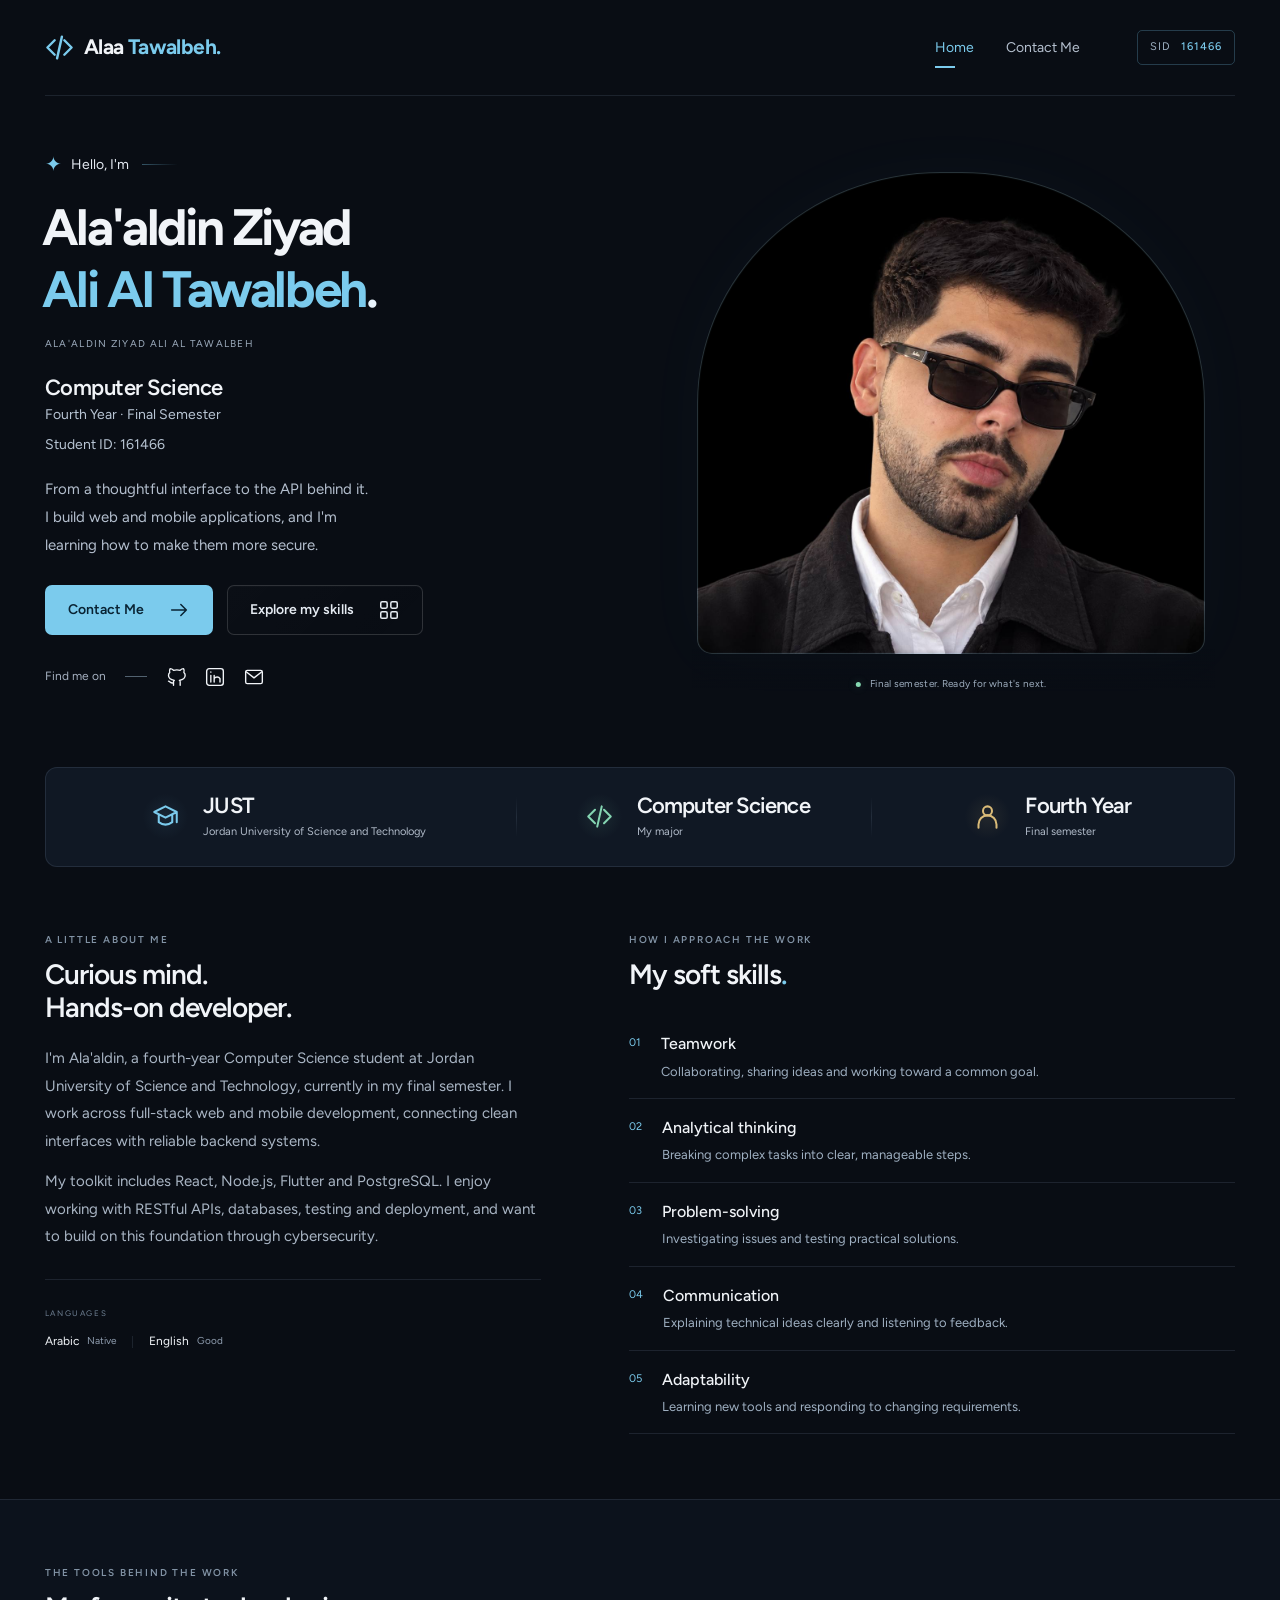
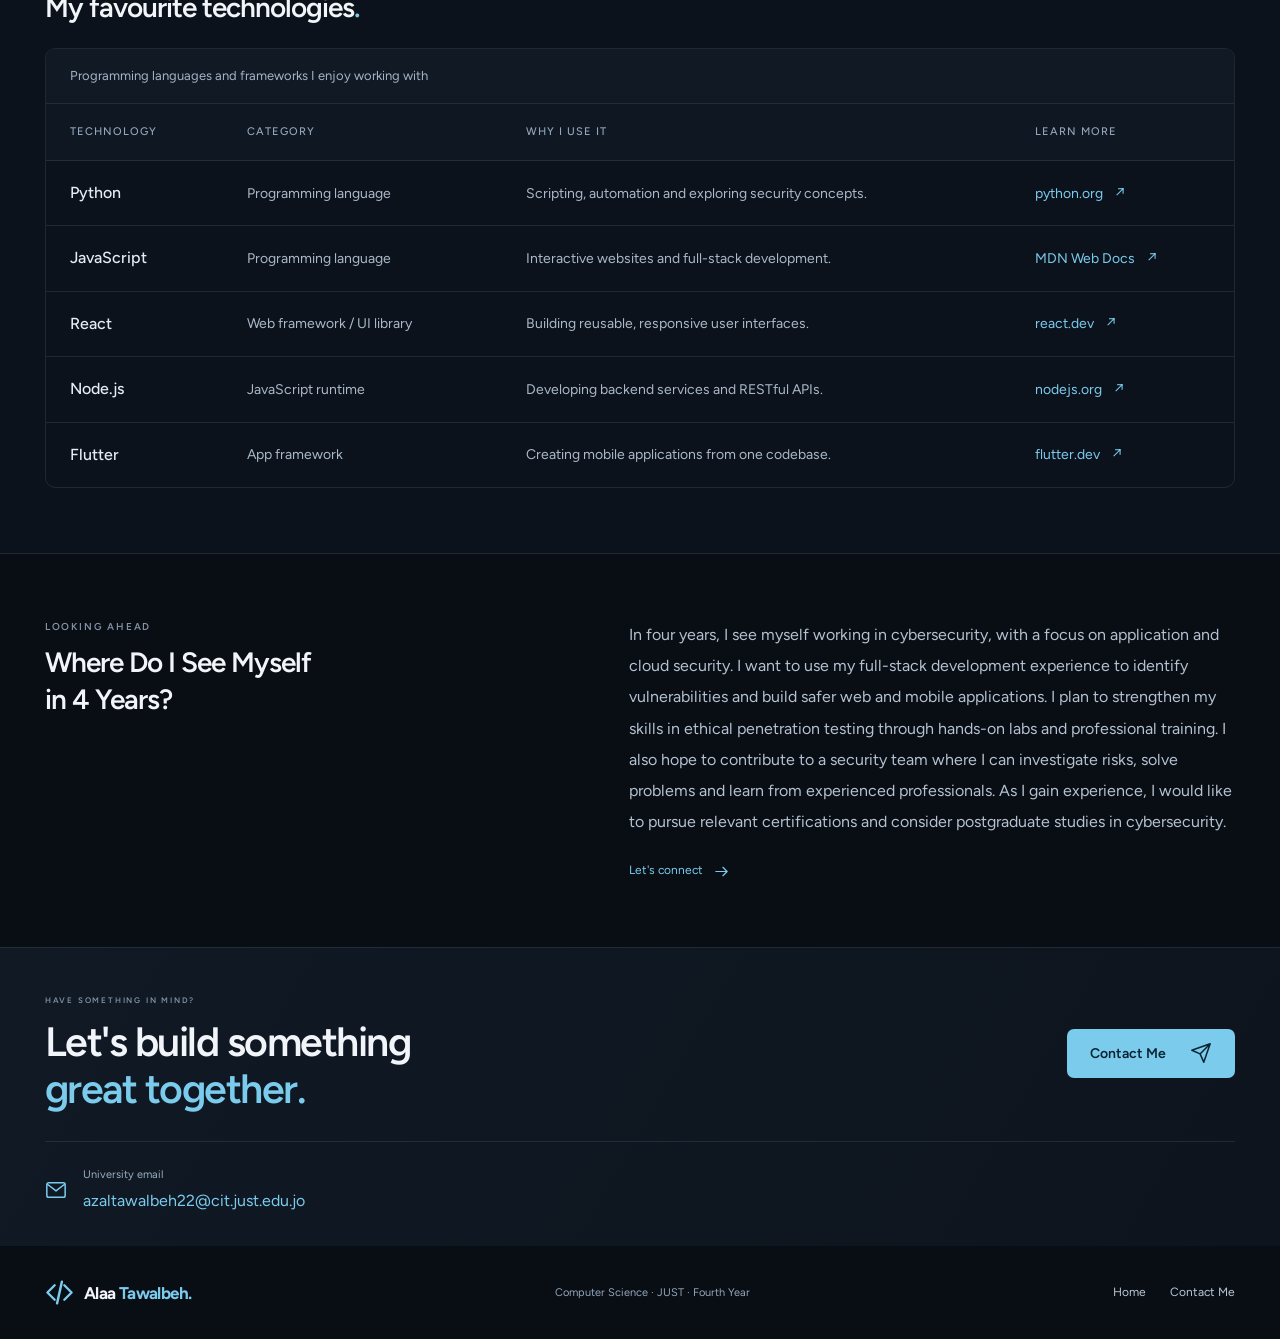
==== commit 9e39ad46: "style: reduce decorations and show student ID on mobile" ====
--- a/index.html
+++ b/index.html
@@ -54,6 +54,7 @@
     <h1 id="hero-title">Ala'aldin Ziyad<br><span class="accent">Ali Al Tawalbeh<span class="name-dot">.</span></span></h1>
     <p class="full-name">ALA'ALDIN ZIYAD ALI AL TAWALBEH</p>
     <h2>Computer Science<span class="role-divider">/</span><span class="role-small">Fourth Year · Final Semester</span></h2>
+    <p class="student-id">Student ID: 161466</p>
     <p class="hero-description">From a thoughtful interface to the API behind it.<br class="desktop-break"> I build web and mobile applications, and I'm<br class="desktop-break"> learning how to make them more secure.</p>
     <div class="hero-actions"><a class="button button-primary" href="contact.html">Contact Me<svg class="icon" aria-hidden="true"><use href="#i-arrow"/></svg></a><a class="button button-outline" href="#toolkit">Explore my skills<svg class="icon" aria-hidden="true"><use href="#i-grid"/></svg></a></div>
     <div class="social-row"><span>Find me on</span><span class="social-line"></span><a href="https://github.com/3latw" target="_blank" rel="noopener noreferrer" aria-label="GitHub"><svg class="icon" aria-hidden="true"><use href="#i-github"/></svg></a><a href="https://www.linkedin.com/in/alaa-tawalbeh-1ab0b93b8" target="_blank" rel="noopener noreferrer" aria-label="LinkedIn"><svg class="icon" aria-hidden="true"><use href="#i-linkedin"/></svg></a><a href="mailto:azaltawalbeh22@cit.just.edu.jo" aria-label="Email my university address"><svg class="icon" aria-hidden="true"><use href="#i-mail"/></svg></a></div>
--- a/course.css
+++ b/course.css
@@ -97,3 +97,37 @@
 @media(max-width:1024px){.about-skills,.future-section{gap:48px}.hero h1{font-size:46px}.hero-visual{height:450px}.academic-highlights strong{font-size:18px}.academic-highlights .highlight>div>span{font-size:10px}.contact-page{gap:40px}.form-panel{padding:28px}th,td{padding:18px 16px}}
 @media(max-width:760px){.site-header{height:84px;gap:12px;flex-wrap:wrap;padding-block:15px}.site-header .brand{font-size:17px}.course-nav{gap:20px;margin:0 0 0 auto}.course-nav a{font-size:12px;padding:7px 0}.sid-tag{display:none}.hero{gap:32px;padding-block:38px 50px}.hero h1{font-size:clamp(36px,8.2vw,54px);letter-spacing:-1.7px}.full-name{font-size:8px;letter-spacing:.7px;line-height:1.8}.hero h2{font-size:21px}.hero .role-small{font-size:13px}.hero-visual{height:430px;max-width:380px}.portrait-motion{inset:0 25px 28px}.float-stack{top:28%}.float-mobile{top:64%}.academic-highlights{grid-template-columns:1fr;padding:4px 18px}.academic-highlights .highlight{padding:18px 0;gap:16px;border-top:0}.academic-highlights .highlight+.highlight{border-top:1px solid var(--line)}.academic-highlights .highlight:before{display:none}.academic-highlights strong{font-size:20px}.academic-highlights .highlight>div>span{font-size:11px}.about-skills,.future-section{grid-template-columns:1fr;gap:36px}.section-title{font-size:29px}.section-index{display:none}.soft-skill-list p{font-size:13px}.table-wrap{border:0;border-radius:0}table{min-width:640px;font-size:13px}caption{padding-left:0}.future-mark{display:none}.future-copy p{font-size:15px}.future-section .section-title br{display:none}.course-footer{flex-wrap:wrap;gap:18px}.course-footer p{width:100%;order:3;border-top:1px solid var(--line);padding-top:16px}.course-footer .brand{font-size:15px}.course-footer nav{margin-left:auto;gap:16px;font-size:11px}.contact-page{grid-template-columns:1fr;gap:36px;padding-block:38px 48px}.contact-page h1{font-size:56px}.contact-copy>p{max-width:none}.contact-links{margin-top:20px}.student-note{margin-top:24px}.form-panel{padding:24px}.form-panel .section-title{font-size:26px}.university-email a{font-size:14px}}
 @media(max-width:360px){.site-header .brand{font-size:15px;gap:5px}.site-header .brand .icon{width:21px}.course-nav{gap:12px}.course-nav a{font-size:11px}.hero-visual{height:370px}.hero-actions{gap:10px}.hero .button{padding-inline:12px;font-size:11px;gap:12px}.course-footer .brand{font-size:13px}.course-footer nav{gap:12px}.form-panel{padding:18px}.contact-page h1{font-size:48px}}
+
+/* Small visual adjustments, keeping the same page layout. */
+.float-card, .dot-pattern, .orbit, .future-mark, .section-index {
+  display: none;
+}
+
+.hero h1 {
+  font-size: clamp(36px, 4vw, 54px);
+}
+
+.section-title {
+  font-size: 28px;
+}
+
+.button-primary {
+  background: var(--blue);
+  box-shadow: none;
+}
+
+.button:hover {
+  transform: none;
+  box-shadow: none;
+}
+
+.highlights {
+  background: #101824;
+  box-shadow: none;
+}
+
+.student-id {
+  margin-top: 8px;
+  color: #b8c5d4;
+  font-size: 14px;
+}
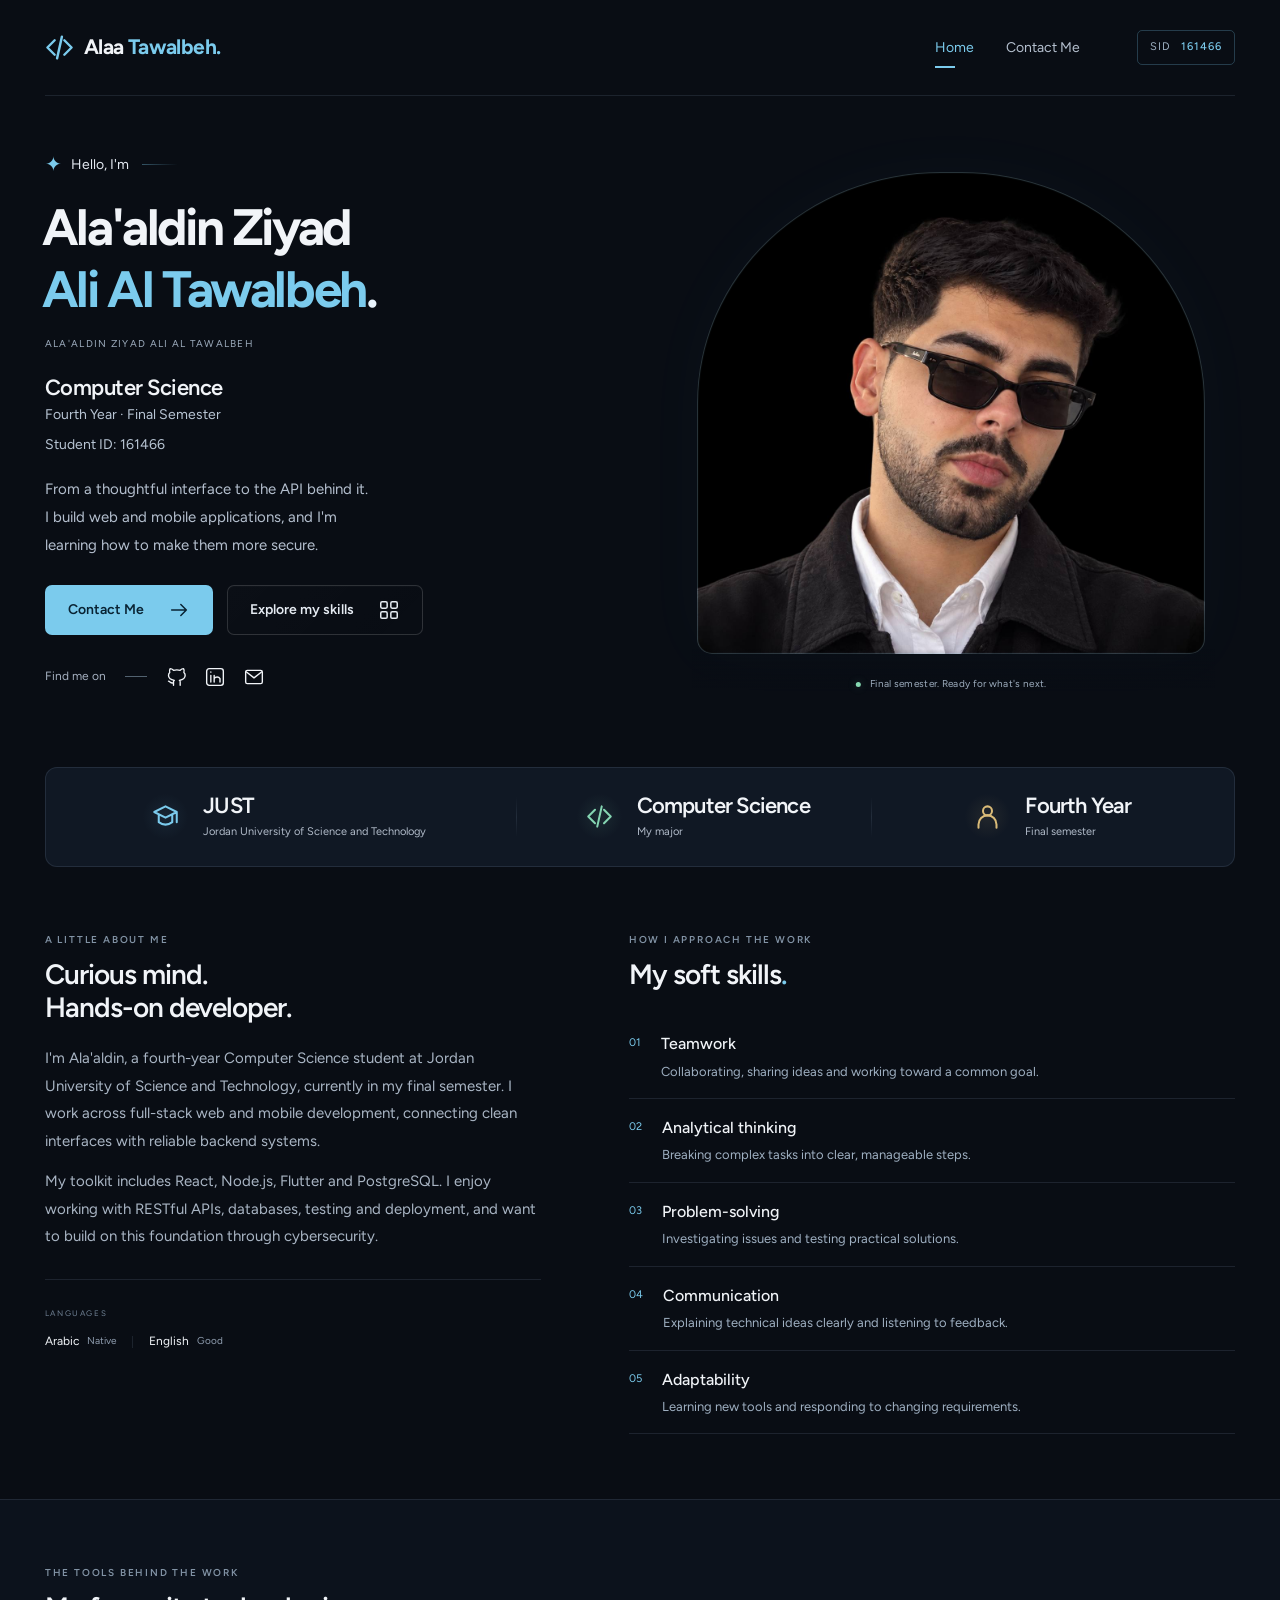
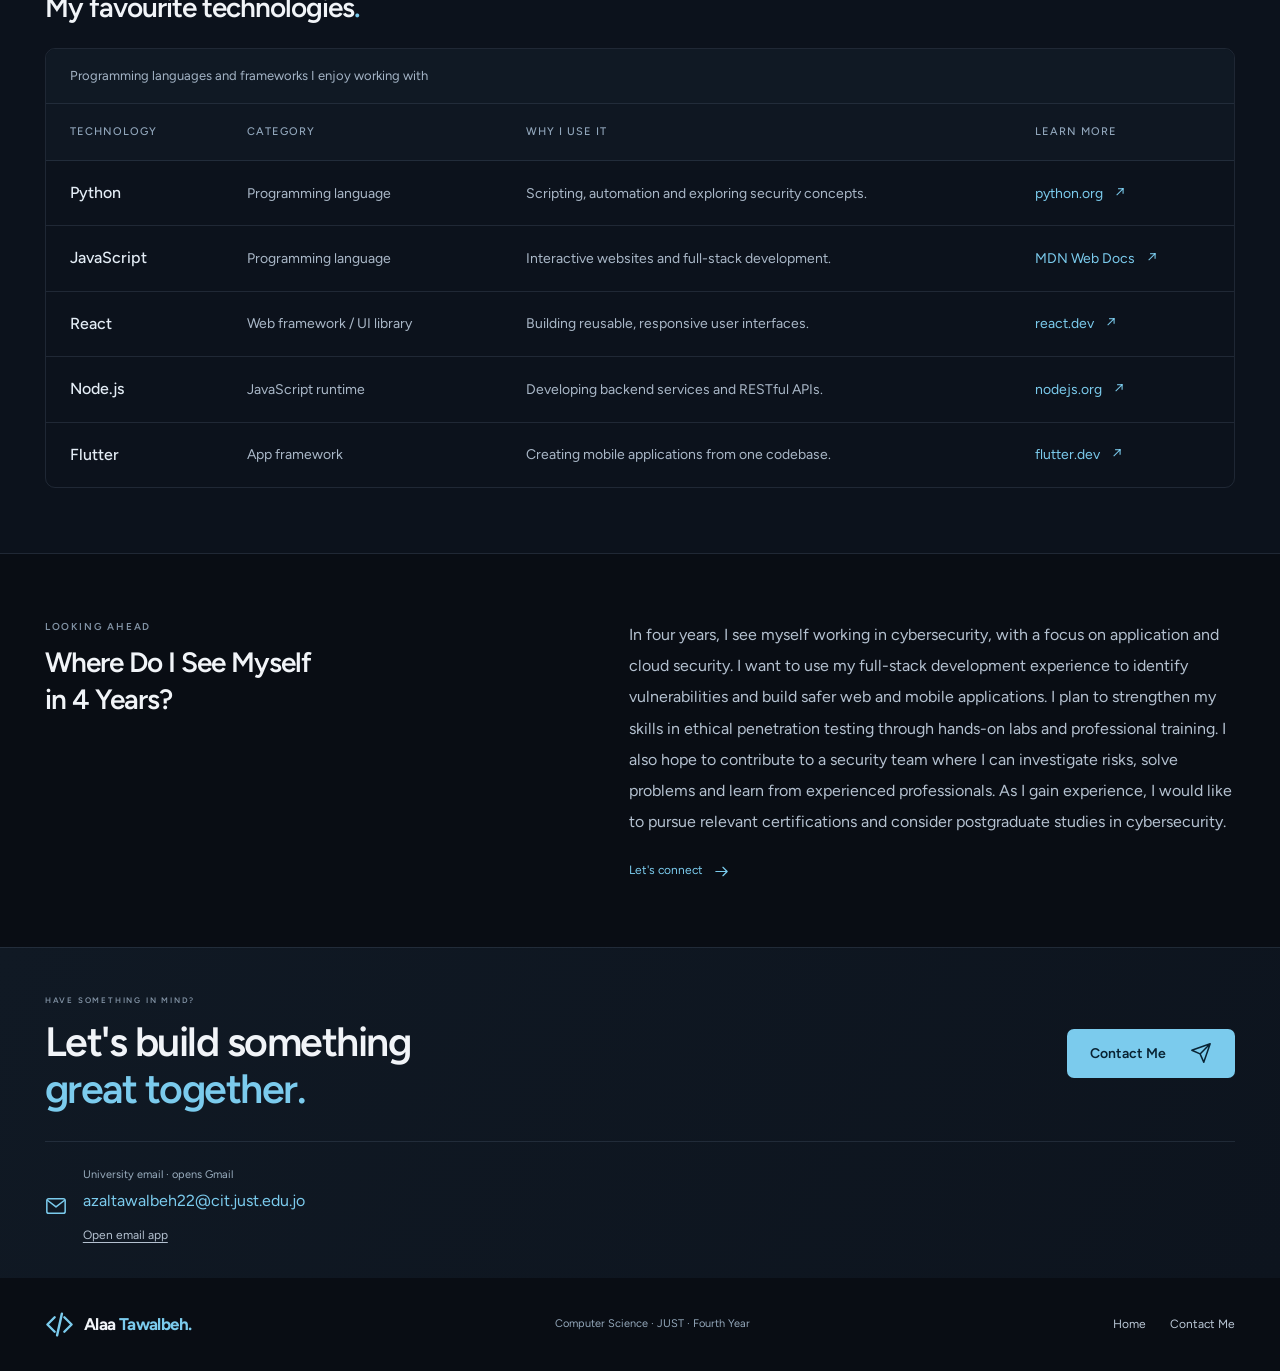
==== commit 6a6abbb9: "fix: open Gmail compose from email links and keep mailto option" ====
--- a/index.html
+++ b/index.html
@@ -57,7 +57,7 @@
     <p class="student-id">Student ID: 161466</p>
     <p class="hero-description">From a thoughtful interface to the API behind it.<br class="desktop-break"> I build web and mobile applications, and I'm<br class="desktop-break"> learning how to make them more secure.</p>
     <div class="hero-actions"><a class="button button-primary" href="contact.html">Contact Me<svg class="icon" aria-hidden="true"><use href="#i-arrow"/></svg></a><a class="button button-outline" href="#toolkit">Explore my skills<svg class="icon" aria-hidden="true"><use href="#i-grid"/></svg></a></div>
-    <div class="social-row"><span>Find me on</span><span class="social-line"></span><a href="https://github.com/3latw" target="_blank" rel="noopener noreferrer" aria-label="GitHub"><svg class="icon" aria-hidden="true"><use href="#i-github"/></svg></a><a href="https://www.linkedin.com/in/alaa-tawalbeh-1ab0b93b8" target="_blank" rel="noopener noreferrer" aria-label="LinkedIn"><svg class="icon" aria-hidden="true"><use href="#i-linkedin"/></svg></a><a href="mailto:azaltawalbeh22@cit.just.edu.jo" aria-label="Email my university address"><svg class="icon" aria-hidden="true"><use href="#i-mail"/></svg></a></div>
+    <div class="social-row"><span>Find me on</span><span class="social-line"></span><a href="https://github.com/3latw" target="_blank" rel="noopener noreferrer" aria-label="GitHub"><svg class="icon" aria-hidden="true"><use href="#i-github"/></svg></a><a href="https://www.linkedin.com/in/alaa-tawalbeh-1ab0b93b8" target="_blank" rel="noopener noreferrer" aria-label="LinkedIn"><svg class="icon" aria-hidden="true"><use href="#i-linkedin"/></svg></a><a href="https://mail.google.com/mail/?view=cm&amp;fs=1&amp;to=azaltawalbeh22%40cit.just.edu.jo" target="_blank" rel="noopener noreferrer" aria-label="Write an email in Gmail"><svg class="icon" aria-hidden="true"><use href="#i-mail"/></svg></a></div>
   </div>
   <div class="hero-visual" aria-label="Portrait of Ala'aldin Tawalbeh">
     <div class="dot-pattern" aria-hidden="true"></div><div class="orbit orbit-one" aria-hidden="true"></div><div class="orbit orbit-two" aria-hidden="true"></div>
@@ -106,10 +106,10 @@
 
 <section class="container future-section section-space" aria-labelledby="future-heading">
   <div><span class="eyebrow">LOOKING AHEAD</span><h2 id="future-heading" class="section-title">Where Do I See Myself <br>in 4 Years?</h2><span class="future-mark" aria-hidden="true">04<span>YEARS AHEAD</span></span></div>
-  <div class="future-copy"><p>In four years, I see myself working in cybersecurity, with a focus on application and cloud security. I want to use my full-stack development experience to identify vulnerabilities and build safer web and mobile applications. I plan to strengthen my skills in ethical penetration testing through hands-on labs and professional training. I also hope to contribute to a security team where I can investigate risks, solve problems and learn from experienced professionals. As I gain experience, I would like to pursue relevant certifications and consider postgraduate studies in cybersecurity.</p><a class="text-link" href="mailto:azaltawalbeh22@cit.just.edu.jo">Let's connect<svg class="icon" aria-hidden="true"><use href="#i-arrow"/></svg></a></div>
+  <div class="future-copy"><p>In four years, I see myself working in cybersecurity, with a focus on application and cloud security. I want to use my full-stack development experience to identify vulnerabilities and build safer web and mobile applications. I plan to strengthen my skills in ethical penetration testing through hands-on labs and professional training. I also hope to contribute to a security team where I can investigate risks, solve problems and learn from experienced professionals. As I gain experience, I would like to pursue relevant certifications and consider postgraduate studies in cybersecurity.</p><a class="text-link" href="https://mail.google.com/mail/?view=cm&amp;fs=1&amp;to=azaltawalbeh22%40cit.just.edu.jo" target="_blank" rel="noopener noreferrer">Let's connect<svg class="icon" aria-hidden="true"><use href="#i-arrow"/></svg></a></div>
 </section>
 
-<section class="contact-section"><div class="container"><div class="contact-intro"><div><span class="eyebrow">HAVE SOMETHING IN MIND?</span><h2>Let's build something<br><span class="accent">great together.</span></h2></div><a class="button button-primary" href="contact.html">Contact Me<svg class="icon" aria-hidden="true"><use href="#i-send"/></svg></a></div><div class="university-email"><svg class="icon" aria-hidden="true"><use href="#i-mail"/></svg><div><span>University email</span><a href="mailto:azaltawalbeh22@cit.just.edu.jo">azaltawalbeh22@cit.just.edu.jo</a></div></div></div></section>
+<section class="contact-section"><div class="container"><div class="contact-intro"><div><span class="eyebrow">HAVE SOMETHING IN MIND?</span><h2>Let's build something<br><span class="accent">great together.</span></h2></div><a class="button button-primary" href="contact.html">Contact Me<svg class="icon" aria-hidden="true"><use href="#i-send"/></svg></a></div><div class="university-email"><svg class="icon" aria-hidden="true"><use href="#i-mail"/></svg><div><span>University email · opens Gmail</span><a href="https://mail.google.com/mail/?view=cm&amp;fs=1&amp;to=azaltawalbeh22%40cit.just.edu.jo" target="_blank" rel="noopener noreferrer">azaltawalbeh22@cit.just.edu.jo</a><a class="email-app-link" href="mailto:azaltawalbeh22@cit.just.edu.jo">Open email app</a></div></div></div></section>
 </main>
 <footer class="container course-footer"><a class="brand" href="index.html"><svg class="icon" aria-hidden="true"><use href="#i-code"/></svg><span>Alaa<span class="accent"> Tawalbeh.</span></span></a><p>Computer Science · JUST · Fourth Year</p><nav aria-label="Footer navigation"><a href="index.html">Home</a><a href="contact.html">Contact Me</a></nav></footer>
 </div>
--- a/course.css
+++ b/course.css
@@ -131,3 +131,16 @@
   color: #b8c5d4;
   font-size: 14px;
 }
+
+.university-email .email-app-link,
+.email-options {
+  font-size: 12px;
+  color: #b4c1d0;
+  margin-top: 8px;
+}
+
+.email-app-link,
+.email-options a {
+  text-decoration: underline;
+  text-underline-offset: 3px;
+}
